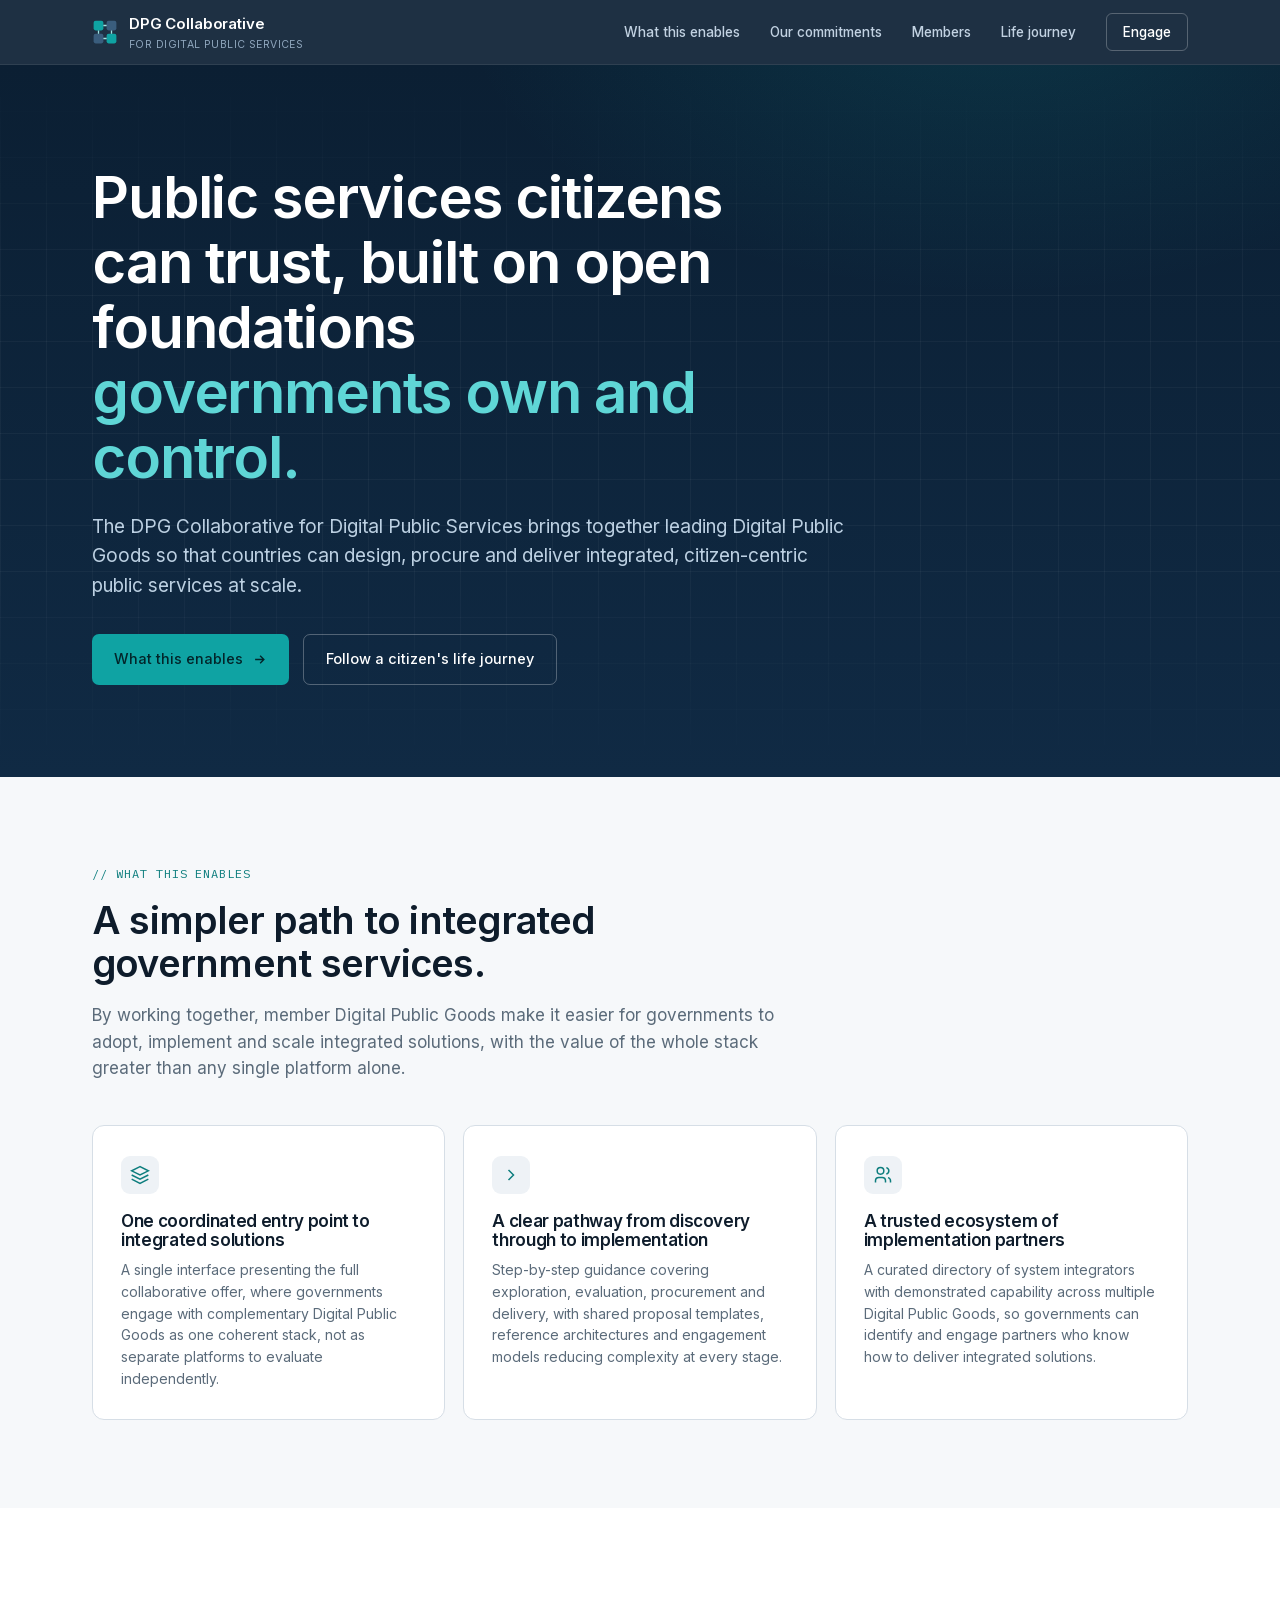
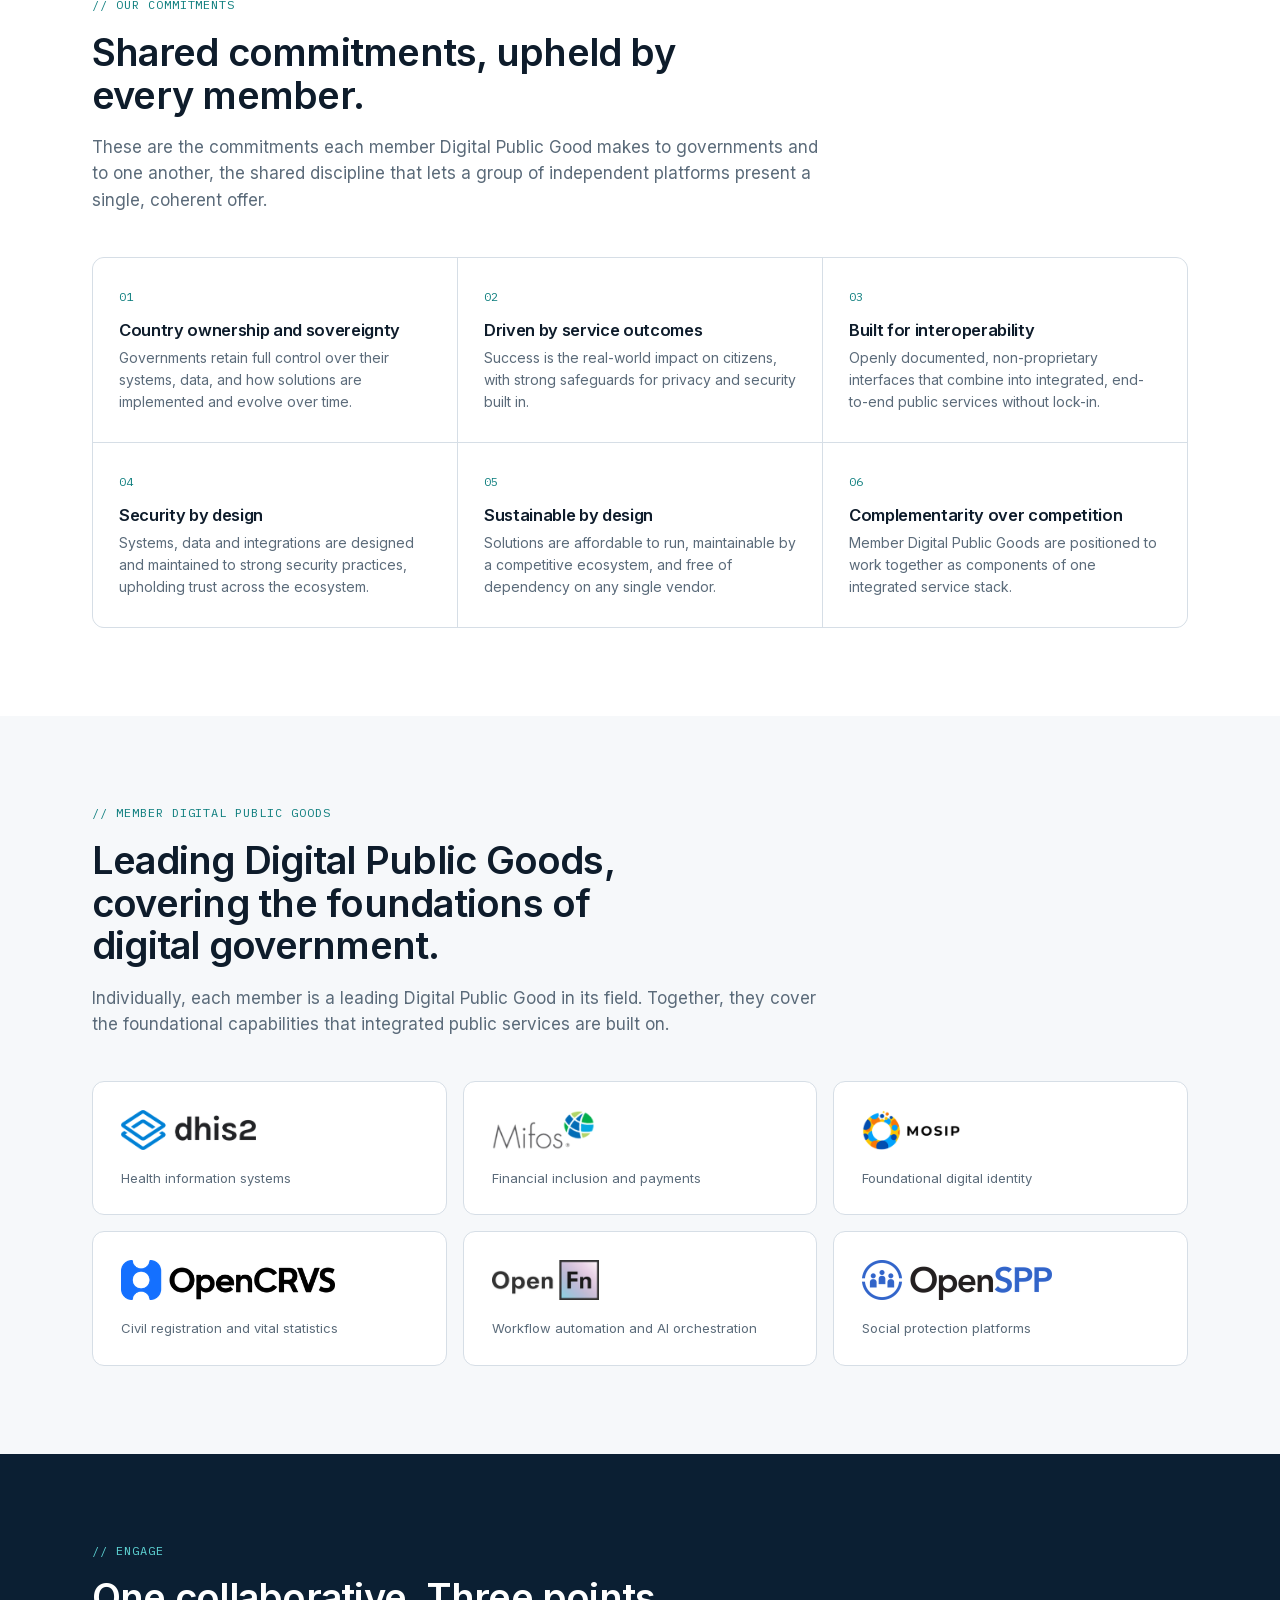
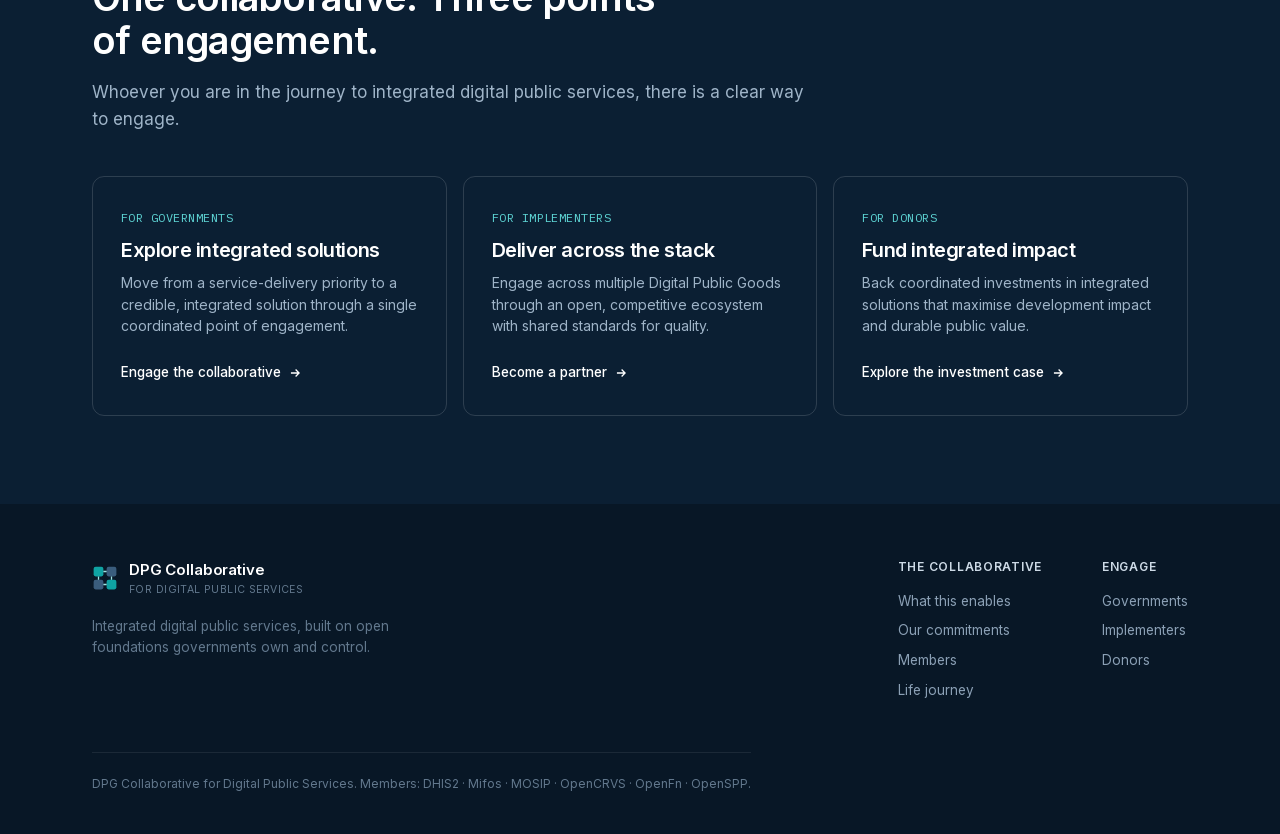
==== site/index.html @ 52675257 "feat: add static site (homepage + journey explorer) with Pages deploy Build a deployable static site" ====
<!DOCTYPE html>
<html lang="en">
<head>
<meta charset="UTF-8">
<meta name="viewport" content="width=device-width, initial-scale=1.0">
<title>DPG Collaborative for Digital Public Services</title>
<meta name="description" content="The DPG Collaborative for Digital Public Services brings together leading Digital Public Goods so governments can design, procure and deliver integrated, citizen-centric public services at scale.">

<!-- Social sharing. Before launch, add an absolute og:url and a 1200x630 PNG og:image. -->
<meta property="og:type" content="website">
<meta property="og:site_name" content="DPG Collaborative">
<meta property="og:title" content="DPG Collaborative for Digital Public Services">
<meta property="og:description" content="Integrated digital public services, built on open foundations governments own and control.">
<meta name="twitter:card" content="summary_large_image">
<meta name="twitter:title" content="DPG Collaborative for Digital Public Services">
<meta name="twitter:description" content="Integrated digital public services, built on open foundations governments own and control.">

<link rel="icon" href="assets/favicon.svg" type="image/svg+xml">
<link rel="stylesheet" href="assets/css/base.css">
<link rel="stylesheet" href="assets/css/home.css">
</head>
<body>

<nav>
  <div class="wrap">
    <a class="brand" href="#top">
      <svg class="mark" viewBox="0 0 32 32" fill="none">
        <rect x="2" y="2" width="12" height="12" rx="2.5" fill="#0fa3a3"/>
        <rect x="18" y="2" width="12" height="12" rx="2.5" fill="#3a5d7d"/>
        <rect x="2" y="18" width="12" height="12" rx="2.5" fill="#3a5d7d"/>
        <rect x="18" y="18" width="12" height="12" rx="2.5" fill="#0fa3a3"/>
        <path d="M14 8h4M8 14v4M24 14v4M14 24h4" stroke="#9fe6e6" stroke-width="1.6"/>
      </svg>
      <div><b>DPG Collaborative</b><span>for Digital Public Services</span></div>
    </a>
    <div class="nlinks">
      <a href="#value">What this enables</a>
      <a href="#principles">Our commitments</a>
      <a href="#members">Members</a>
      <a href="journey.html">Life journey</a>
      <a href="#doors" class="nbtn">Engage</a>
    </div>
  </div>
</nav>

<!-- HERO -->
<header class="hero" id="top">
  <div class="wrap">
    <h1>Public services citizens can trust, built on open foundations <em>governments own and control.</em></h1>
    <p class="lede">The DPG Collaborative for Digital Public Services brings together leading Digital Public Goods so that countries can design, procure and deliver integrated, citizen-centric public services at scale.</p>
    <div class="cta-row">
      <a href="#value" class="btn btn-pri">What this enables
        <svg viewBox="0 0 24 24" fill="none" stroke="currentColor" stroke-width="2.2"><path d="M5 12h14M13 6l6 6-6 6"/></svg>
      </a>
      <a href="journey.html" class="btn btn-ghost">Follow a citizen's life journey</a>
    </div>
  </div>
</header>

<!-- VALUE / WHAT THIS ENABLES -->
<section id="value" class="alt">
  <div class="wrap">
    <span class="tag">// What this enables</span>
    <h2>A simpler path to integrated government services.</h2>
    <p class="section-lede">By working together, member Digital Public Goods make it easier for governments to adopt, implement and scale integrated solutions, with the value of the whole stack greater than any single platform alone.</p>
    <div class="tiles">
      <div class="tile">
        <div class="ic"><svg viewBox="0 0 24 24" stroke-width="1.8"><path d="M12 2L2 7l10 5 10-5-10-5zM2 17l10 5 10-5M2 12l10 5 10-5"/></svg></div>
        <h3>One coordinated entry point to integrated solutions</h3>
        <p>A single interface presenting the full collaborative offer, where governments engage with complementary Digital Public Goods as one coherent stack, not as separate platforms to evaluate independently.</p>
      </div>
      <div class="tile">
        <div class="ic"><svg viewBox="0 0 24 24" stroke-width="1.8"><path d="M9 18l6-6-6-6"/></svg></div>
        <h3>A clear pathway from discovery through to implementation</h3>
        <p>Step-by-step guidance covering exploration, evaluation, procurement and delivery, with shared proposal templates, reference architectures and engagement models reducing complexity at every stage.</p>
      </div>
      <div class="tile">
        <div class="ic"><svg viewBox="0 0 24 24" stroke-width="1.8"><circle cx="9" cy="7" r="4"/><path d="M3 21v-2a4 4 0 0 1 4-4h4a4 4 0 0 1 4 4v2"/><path d="M16 3.13a4 4 0 0 1 0 7.75"/><path d="M21 21v-2a4 4 0 0 0-3-3.85"/></svg></div>
        <h3>A trusted ecosystem of implementation partners</h3>
        <p>A curated directory of system integrators with demonstrated capability across multiple Digital Public Goods, so governments can identify and engage partners who know how to deliver integrated solutions.</p>
      </div>
    </div>
  </div>
</section>

<!-- PRINCIPLES / COMMITMENTS -->
<section id="principles">
  <div class="wrap">
    <span class="tag">// Our commitments</span>
    <h2>Shared commitments, upheld by every member.</h2>
    <p class="section-lede">These are the commitments each member Digital Public Good makes to governments and to one another, the shared discipline that lets a group of independent platforms present a single, coherent offer.</p>
    <div class="pgrid">
      <div class="pcell"><div class="pn">01</div><h3>Country ownership and sovereignty</h3><p>Governments retain full control over their systems, data, and how solutions are implemented and evolve over time.</p></div>
      <div class="pcell"><div class="pn">02</div><h3>Driven by service outcomes</h3><p>Success is the real-world impact on citizens, with strong safeguards for privacy and security built in.</p></div>
      <div class="pcell"><div class="pn">03</div><h3>Built for interoperability</h3><p>Openly documented, non-proprietary interfaces that combine into integrated, end-to-end public services without lock-in.</p></div>
      <div class="pcell"><div class="pn">04</div><h3>Security by design</h3><p>Systems, data and integrations are designed and maintained to strong security practices, upholding trust across the ecosystem.</p></div>
      <div class="pcell"><div class="pn">05</div><h3>Sustainable by design</h3><p>Solutions are affordable to run, maintainable by a competitive ecosystem, and free of dependency on any single vendor.</p></div>
      <div class="pcell"><div class="pn">06</div><h3>Complementarity over competition</h3><p>Member Digital Public Goods are positioned to work together as components of one integrated service stack.</p></div>
    </div>
  </div>
</section>

<!-- MEMBERS -->
<section id="members" class="alt">
  <div class="wrap">
    <span class="tag">// Member Digital Public Goods</span>
    <h2>Leading Digital Public Goods, covering the foundations of digital government.</h2>
    <p class="section-lede">Individually, each member is a leading Digital Public Good in its field. Together, they cover the foundational capabilities that integrated public services are built on.</p>
    <div class="mrow">
      <div class="mchip"><div class="logo-area"><img src="assets/img/members/dhis2.png" alt="DHIS2"></div><small>Health information systems</small></div>
      <div class="mchip"><div class="logo-area"><img src="assets/img/members/mifos.png" alt="Mifos"></div><small>Financial inclusion and payments</small></div>
      <div class="mchip"><div class="logo-area"><img src="assets/img/members/mosip.png" alt="MOSIP"></div><small>Foundational digital identity</small></div>
      <div class="mchip"><div class="logo-area"><img src="assets/img/members/opencrvs.png" alt="OpenCRVS"></div><small>Civil registration and vital statistics</small></div>
      <div class="mchip"><div class="logo-area"><img src="assets/img/members/openfn.png" alt="OpenFn"></div><small>Workflow automation and AI orchestration</small></div>
      <div class="mchip"><div class="logo-area"><img src="assets/img/members/openspp.png" alt="OpenSPP"></div><small>Social protection platforms</small></div>
    </div>
  </div>
</section>

<!-- ENGAGE / DOORS -->
<section id="doors" class="doors">
  <div class="wrap">
    <span class="tag" style="color:#5fd6d6">// Engage</span>
    <h2>One collaborative. Three points of engagement.</h2>
    <p class="section-lede">Whoever you are in the journey to integrated digital public services, there is a clear way to engage.</p>
    <div class="dgrid">
      <a href="#" class="door">
        <div class="dlabel">FOR GOVERNMENTS</div>
        <h3>Explore integrated solutions</h3>
        <p>Move from a service-delivery priority to a credible, integrated solution through a single coordinated point of engagement.</p>
        <div class="go">Engage the collaborative <svg viewBox="0 0 24 24" fill="none" stroke="currentColor" stroke-width="2.2"><path d="M5 12h14M13 6l6 6-6 6"/></svg></div>
      </a>
      <a href="#" class="door">
        <div class="dlabel">FOR IMPLEMENTERS</div>
        <h3>Deliver across the stack</h3>
        <p>Engage across multiple Digital Public Goods through an open, competitive ecosystem with shared standards for quality.</p>
        <div class="go">Become a partner <svg viewBox="0 0 24 24" fill="none" stroke="currentColor" stroke-width="2.2"><path d="M5 12h14M13 6l6 6-6 6"/></svg></div>
      </a>
      <a href="#" class="door">
        <div class="dlabel">FOR DONORS</div>
        <h3>Fund integrated impact</h3>
        <p>Back coordinated investments in integrated solutions that maximise development impact and durable public value.</p>
        <div class="go">Explore the investment case <svg viewBox="0 0 24 24" fill="none" stroke="currentColor" stroke-width="2.2"><path d="M5 12h14M13 6l6 6-6 6"/></svg></div>
      </a>
    </div>
  </div>
</section>

<footer>
  <div class="wrap">
    <div>
      <a class="brand" href="#top" style="color:#fff">
        <svg class="mark" viewBox="0 0 32 32" fill="none">
          <rect x="2" y="2" width="12" height="12" rx="2.5" fill="#0fa3a3"/>
          <rect x="18" y="2" width="12" height="12" rx="2.5" fill="#3a5d7d"/>
          <rect x="2" y="18" width="12" height="12" rx="2.5" fill="#3a5d7d"/>
          <rect x="18" y="18" width="12" height="12" rx="2.5" fill="#0fa3a3"/>
          <path d="M14 8h4M8 14v4M24 14v4M14 24h4" stroke="#9fe6e6" stroke-width="1.6"/>
        </svg>
        <div><b>DPG Collaborative</b><span style="color:#62788d">for Digital Public Services</span></div>
      </a>
      <p style="margin-top:18px;max-width:36ch;color:#62788d">Integrated digital public services, built on open foundations governments own and control.</p>
    </div>
    <div class="fcols">
      <div class="fcol">
        <b>The collaborative</b>
        <a href="#value">What this enables</a>
        <a href="#principles">Our commitments</a>
        <a href="#members">Members</a>
        <a href="journey.html">Life journey</a>
      </div>
      <div class="fcol">
        <b>Engage</b>
        <a href="#doors">Governments</a>
        <a href="#doors">Implementers</a>
        <a href="#doors">Donors</a>
      </div>
    </div>
  </div>
  <div class="wrap"><div class="fnote">DPG Collaborative for Digital Public Services. Members: DHIS2 &middot; Mifos &middot; MOSIP &middot; OpenCRVS &middot; OpenFn &middot; OpenSPP.</div></div>
</footer>

</body>
</html>
---- site/assets/css/base.css ----
/* ============================================================
   base.css — shared foundations and chrome for the DPG Collaborative site.
   Tokens, reset, navigation, buttons, section scaffolding and footer
   are shared by every page; page-specific styles live in home.css / journey.css.
   ============================================================ */

@import url('../fonts/fonts.css');

:root{
  --navy:#0b1f33; --navy-2:#102a44; --slate:#1d3a57; --ink:#0e1c2b;
  --paper:#f6f8fa; --paper-2:#eef2f6; --line:#d6dee6; --muted:#5b6b7a;
  --teal:#0fa3a3; --teal-deep:#0c7d7d; --white:#ffffff; --signal:#2f80ed;
}
*{box-sizing:border-box;margin:0;padding:0}
html{scroll-behavior:smooth}
body{font-family:'Inter',system-ui,sans-serif;color:var(--ink);background:var(--white);line-height:1.55;-webkit-font-smoothing:antialiased;}
.mono{font-family:'IBM Plex Mono',monospace}
.wrap{max-width:1160px;margin:0 auto;padding:0 32px}
a{color:inherit;text-decoration:none}
h1,h2,h3{line-height:1.12;letter-spacing:-0.02em;font-weight:600}

/* ---- Nav ---- */
nav{position:sticky;top:0;z-index:50;background:rgba(11,31,51,.92);backdrop-filter:blur(8px);border-bottom:1px solid rgba(255,255,255,.08);}
nav .wrap{display:flex;align-items:center;justify-content:space-between;height:64px}
.brand{display:flex;align-items:center;gap:11px;color:#fff}
.mark{width:26px;height:26px;flex:none}
.brand b{font-weight:600;font-size:15px;letter-spacing:-0.01em}
.brand span{display:block;font-size:10.5px;color:#8fa6bd;letter-spacing:.04em;text-transform:uppercase;margin-top:1px}
.nlinks{display:flex;gap:30px;align-items:center}
.nlinks a{color:#c2d2e2;font-size:13.5px;font-weight:500}
.nlinks a:hover{color:#fff}
.nlinks a.active{color:#fff}
.nbtn{border:1px solid rgba(255,255,255,.25);padding:8px 16px;border-radius:6px;color:#fff !important;font-size:13px;}
.nbtn:hover{background:rgba(255,255,255,.08);border-color:rgba(255,255,255,.45)}
@media(max-width:820px){.nlinks a:not(.nbtn){display:none}}

/* ---- Buttons ---- */
.btn{display:inline-flex;align-items:center;gap:9px;padding:13px 22px;border-radius:7px;font-size:14.5px;font-weight:500;transition:.15s;}
.btn-pri{background:var(--teal);color:#03252a}
.btn-pri:hover{background:#16b8b8}
.btn-ghost{border:1px solid rgba(255,255,255,.28);color:#fff}
.btn-ghost:hover{background:rgba(255,255,255,.07)}
.btn svg{width:15px;height:15px}

/* ---- Section scaffolding ---- */
section{padding:88px 0}
.tag{font-family:'IBM Plex Mono',monospace;font-size:12px;color:var(--teal-deep);letter-spacing:.08em;text-transform:uppercase;margin-bottom:16px;display:block;}
h2{font-size:clamp(26px,3.2vw,38px);max-width:24ch;margin-bottom:18px}
.section-lede{font-size:17px;color:var(--muted);max-width:66ch}
.alt{background:var(--paper)}

/* ---- Footer ---- */
footer{background:#081726;color:#8ba0b5;padding:54px 0 40px;font-size:13.5px}
footer .wrap{display:flex;justify-content:space-between;gap:30px;flex-wrap:wrap}
footer .brand b{color:#fff}
footer a{color:#8ba0b5}
footer a:hover{color:#fff}
.fcols{display:flex;gap:60px;flex-wrap:wrap}
.fcol b{display:block;color:#cddae6;font-size:12px;text-transform:uppercase;letter-spacing:.06em;margin-bottom:14px;font-weight:600}
.fcol a{display:block;margin-bottom:9px}
.fnote{border-top:1px solid rgba(255,255,255,.08);margin-top:42px;padding-top:22px;font-size:12px;color:#62788d}
---- site/assets/css/home.css ----
/* ============================================================
   home.css — homepage-specific sections (hero, value tiles,
   principles, members, engagement doors).
   ============================================================ */

/* ---- Hero ---- */
.hero{background:radial-gradient(900px 500px at 78% -10%, rgba(15,163,163,.16), transparent 60%),linear-gradient(180deg,var(--navy) 0%, var(--navy-2) 100%);color:#fff;position:relative;overflow:hidden;}
.hero::after{content:"";position:absolute;inset:0;background-image:linear-gradient(rgba(255,255,255,.04) 1px,transparent 1px),linear-gradient(90deg,rgba(255,255,255,.04) 1px,transparent 1px);background-size:46px 46px;mask-image:linear-gradient(180deg,transparent,#000 30%,#000 70%,transparent);pointer-events:none;}
.hero .wrap{position:relative;z-index:2;padding:100px 32px 92px}
.hero h1{font-size:clamp(34px,5vw,58px);max-width:18ch;margin-bottom:22px}
.hero h1 em{font-style:normal;color:#5fd6d6}
.lede{font-size:clamp(16px,1.6vw,19px);color:#bcd0e2;max-width:64ch;margin-bottom:34px}
.cta-row{display:flex;gap:14px;flex-wrap:wrap}

/* ---- Value tiles ---- */
.tiles{display:grid;grid-template-columns:repeat(3,1fr);gap:18px;margin-top:44px}
.tile{border:1px solid var(--line);border-radius:12px;padding:30px 28px;background:var(--white);transition:.18s;}
.tile:hover{border-color:var(--teal);box-shadow:0 8px 30px -18px rgba(11,31,51,.4)}
.tile .ic{width:38px;height:38px;border-radius:9px;background:var(--paper-2);display:flex;align-items:center;justify-content:center;margin-bottom:18px}
.tile .ic svg{width:20px;height:20px;stroke:var(--teal-deep);fill:none}
.tile h3{font-size:17px;margin-bottom:9px}
.tile p{font-size:14px;color:var(--muted)}
@media(max-width:820px){.tiles{grid-template-columns:1fr 1fr}}
@media(max-width:560px){.tiles{grid-template-columns:1fr}}

/* ---- Principles ---- */
.pgrid{display:grid;grid-template-columns:repeat(3,1fr);gap:1px;background:var(--line);border:1px solid var(--line);border-radius:12px;overflow:hidden;margin-top:44px}
.pcell{background:var(--white);padding:30px 26px}
.pcell .pn{font-family:'IBM Plex Mono',monospace;font-size:12px;color:var(--teal-deep);margin-bottom:14px}
.pcell h3{font-size:16.5px;margin-bottom:8px}
.pcell p{font-size:14px;color:var(--muted)}
@media(max-width:820px){.pgrid{grid-template-columns:1fr 1fr}}
@media(max-width:560px){.pgrid{grid-template-columns:1fr}}

/* ---- Members ---- */
.mrow{display:grid;grid-template-columns:repeat(3,1fr);gap:16px;margin-top:44px}
.mchip{border:1px solid var(--line);border-radius:12px;background:var(--white);padding:26px 28px;text-align:left;transition:.18s;display:flex;flex-direction:column;gap:16px;}
.mchip:hover{border-color:var(--teal);box-shadow:0 6px 24px -12px rgba(11,31,51,.2)}
.mchip .logo-area{height:44px;display:flex;align-items:center}
.mchip .logo-area img{height:40px;width:auto;display:block;object-fit:contain}
.mchip small{font-size:13px;color:var(--muted);display:block}
@media(max-width:820px){.mrow{grid-template-columns:1fr 1fr}}
@media(max-width:560px){.mrow{grid-template-columns:1fr}}

/* ---- Doors ---- */
.doors{background:var(--navy);color:#fff}
.doors h2{color:#fff}
.doors .section-lede{color:#9fb4c8}
.dgrid{display:grid;grid-template-columns:repeat(3,1fr);gap:16px;margin-top:44px}
.door{border:1px solid rgba(255,255,255,.14);border-radius:12px;padding:32px 28px;transition:.18s;display:flex;flex-direction:column;gap:11px;}
.door:hover{background:rgba(255,255,255,.05);border-color:rgba(95,214,214,.5)}
.door .dlabel{font-family:'IBM Plex Mono',monospace;font-size:12px;color:#5fd6d6;letter-spacing:.04em}
.door h3{font-size:20px;color:#fff}
.door p{font-size:14px;color:#9fb4c8}
.door .go{margin-top:auto;padding-top:14px;font-size:13.5px;color:#fff;font-weight:500;display:flex;align-items:center;gap:7px}
.door .go svg{width:14px;height:14px}
@media(max-width:780px){.dgrid{grid-template-columns:1fr}}
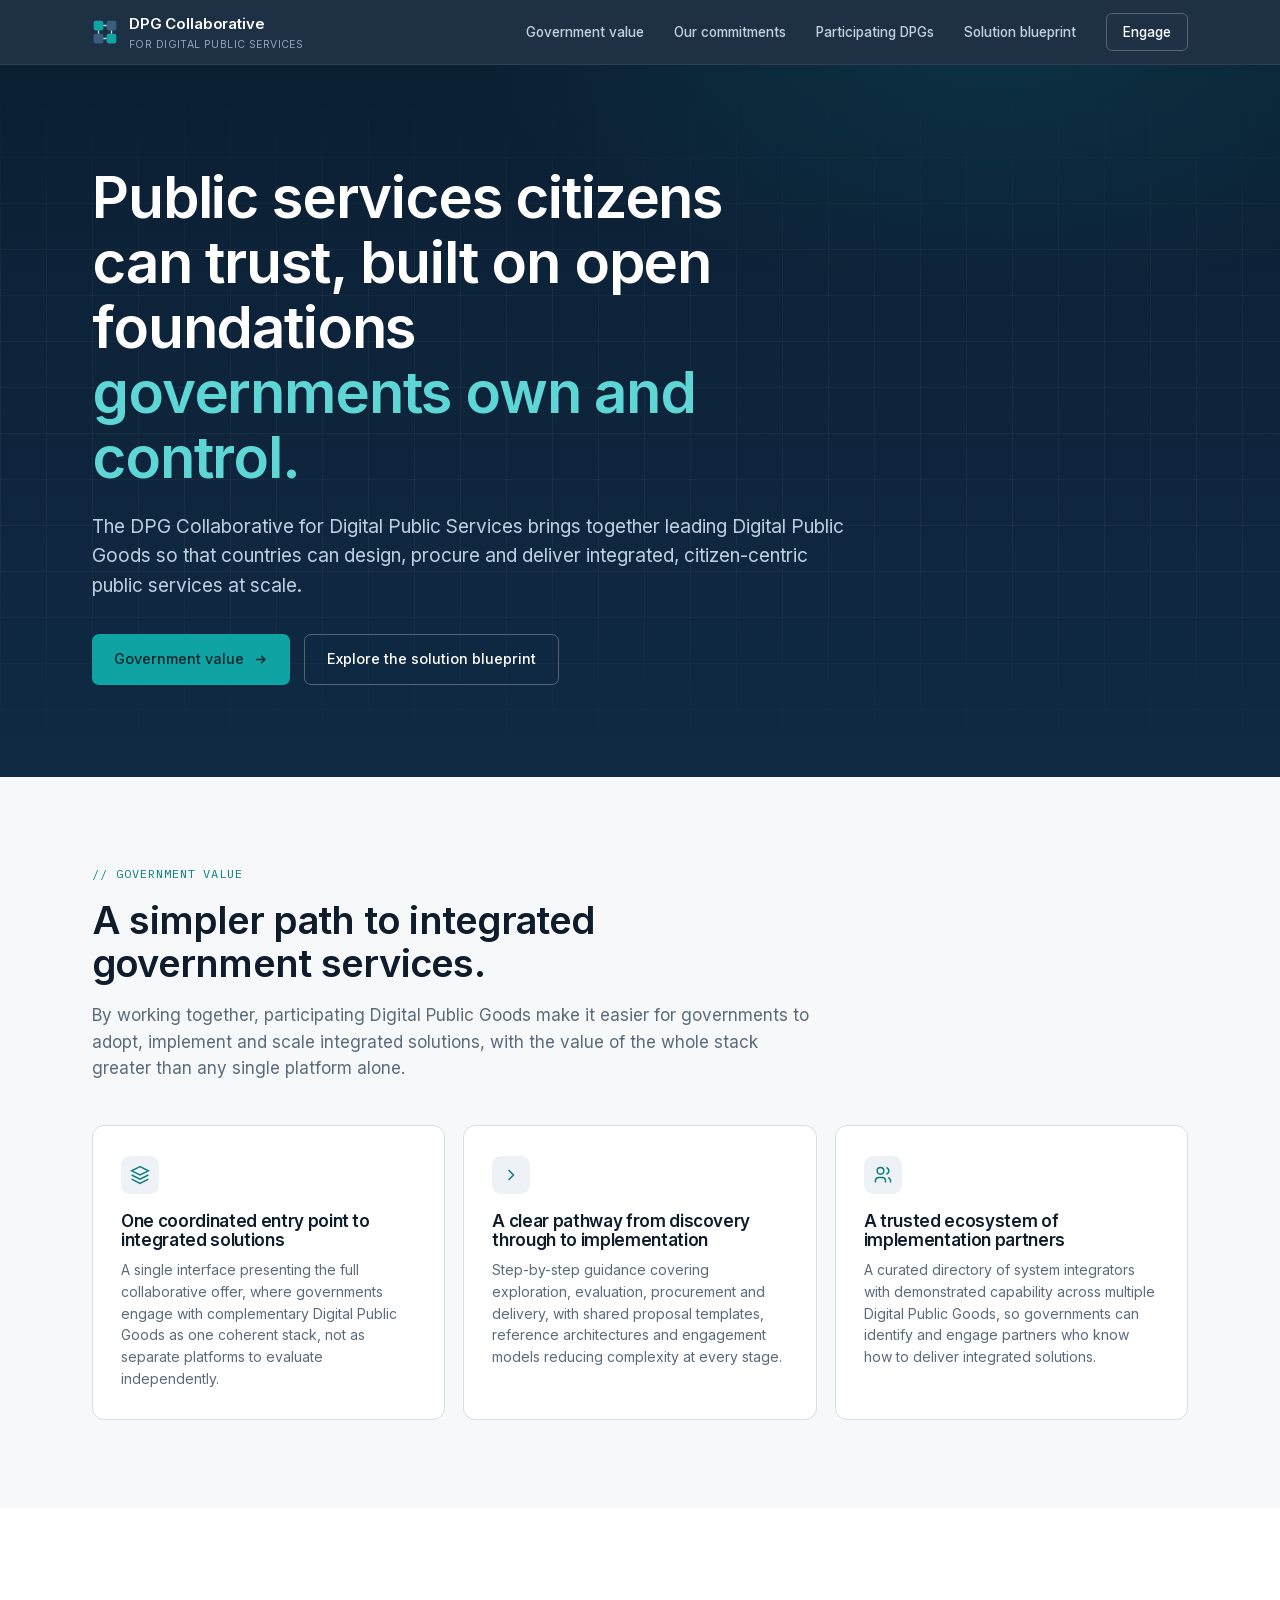
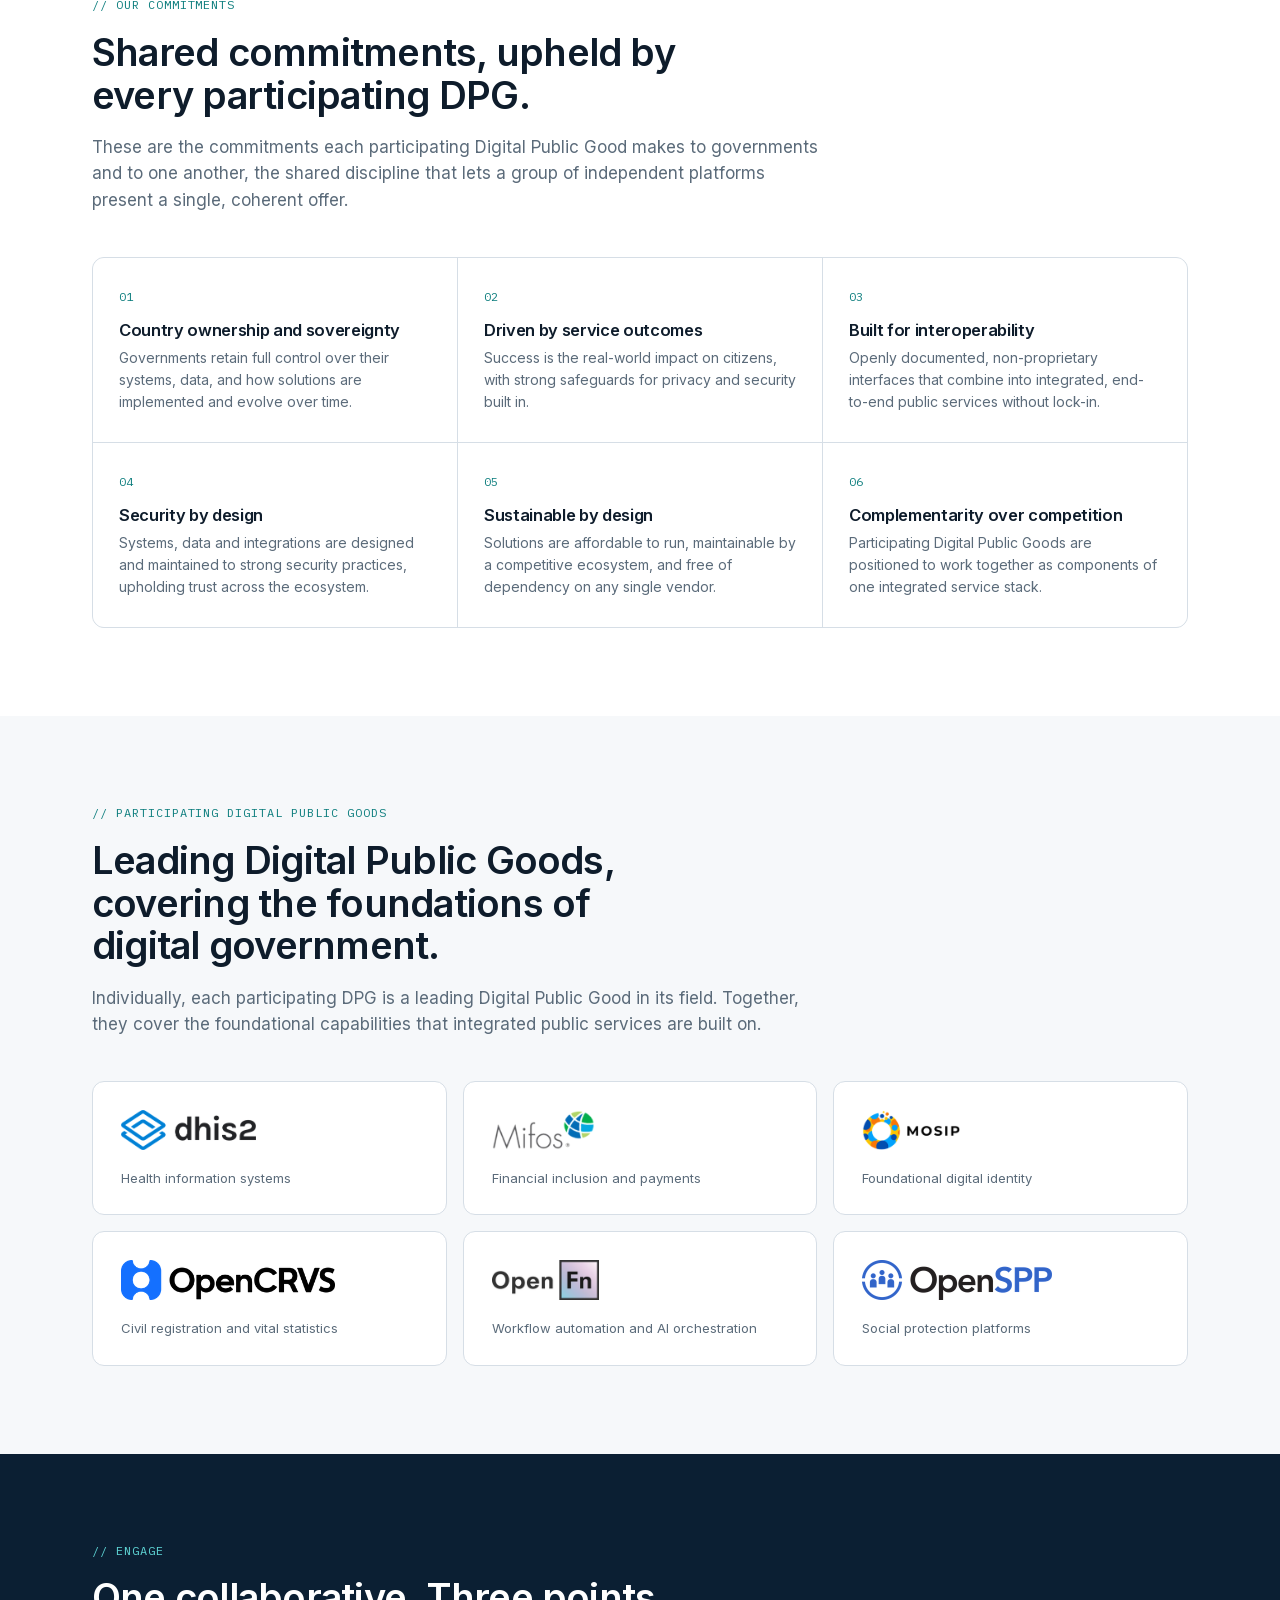
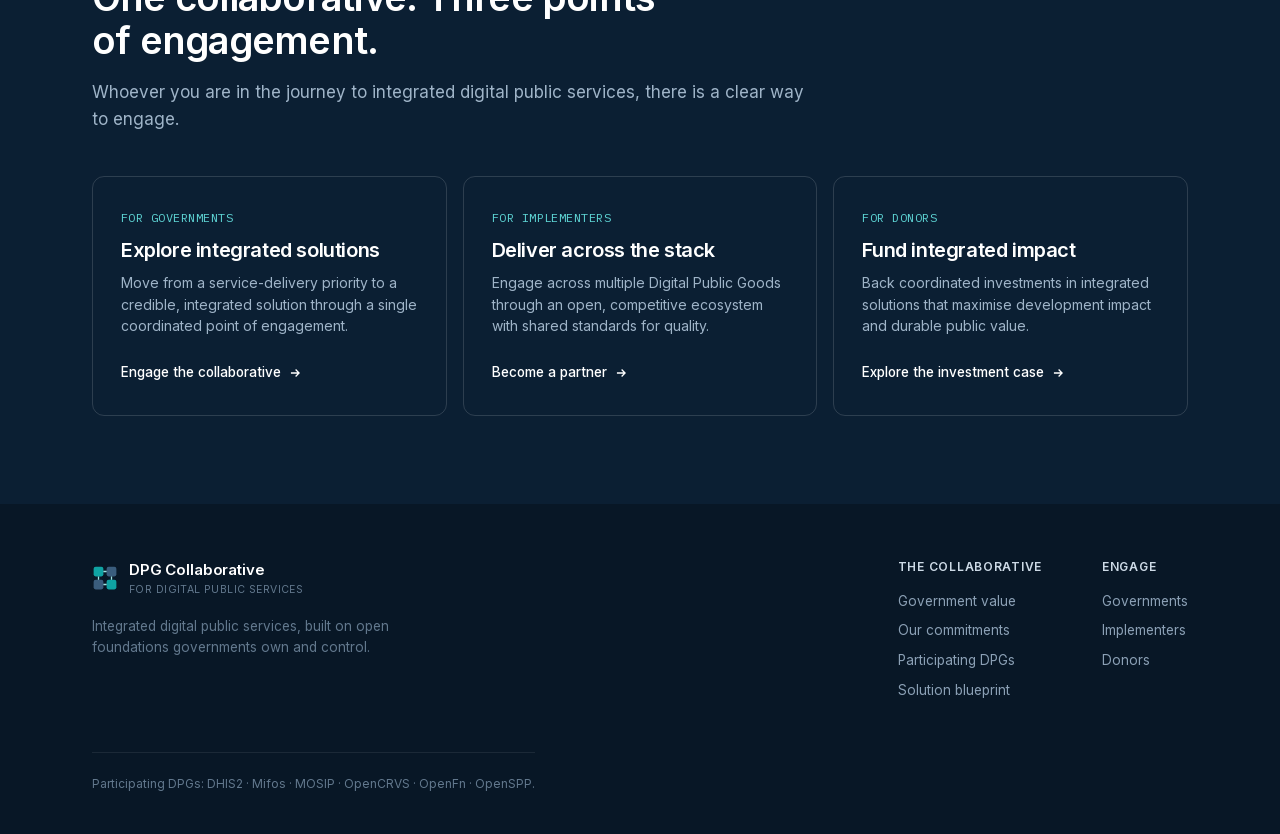
==== commit 133c6c68: "Update site navigation labels Signed-off-by: Jeremi Joslin <jeremi@joslin.fr>" ====
--- a/site/index.html
+++ b/site/index.html
@@ -3,6 +3,7 @@
 <head>
 <meta charset="UTF-8">
 <meta name="viewport" content="width=device-width, initial-scale=1.0">
+<meta name="theme-color" content="#0b1f33">
 <title>DPG Collaborative for Digital Public Services</title>
 <meta name="description" content="The DPG Collaborative for Digital Public Services brings together leading Digital Public Goods so governments can design, procure and deliver integrated, citizen-centric public services at scale.">
 
@@ -21,6 +22,8 @@
 </head>
 <body>
 
+<a class="skip-link" href="#top">Skip to content</a>
+
 <nav>
   <div class="wrap">
     <a class="brand" href="#top">
@@ -33,11 +36,14 @@
       </svg>
       <div><b>DPG Collaborative</b><span>for Digital Public Services</span></div>
     </a>
-    <div class="nlinks">
-      <a href="#value">What this enables</a>
+    <button class="nav-burger" aria-label="Open menu" aria-expanded="false" aria-controls="navlinks">
+      <svg viewBox="0 0 24 24" fill="none" stroke="currentColor" stroke-width="2" aria-hidden="true"><path d="M3 6h18M3 12h18M3 18h18"/></svg>
+    </button>
+    <div class="nlinks" id="navlinks">
+      <a href="#value">Government value</a>
       <a href="#principles">Our commitments</a>
-      <a href="#members">Members</a>
-      <a href="journey.html">Life journey</a>
+      <a href="#members">Participating DPGs</a>
+      <a href="journey.html">Solution blueprint</a>
       <a href="#doors" class="nbtn">Engage</a>
     </div>
   </div>
@@ -49,20 +55,20 @@
     <h1>Public services citizens can trust, built on open foundations <em>governments own and control.</em></h1>
     <p class="lede">The DPG Collaborative for Digital Public Services brings together leading Digital Public Goods so that countries can design, procure and deliver integrated, citizen-centric public services at scale.</p>
     <div class="cta-row">
-      <a href="#value" class="btn btn-pri">What this enables
+      <a href="#value" class="btn btn-pri">Government value
         <svg viewBox="0 0 24 24" fill="none" stroke="currentColor" stroke-width="2.2"><path d="M5 12h14M13 6l6 6-6 6"/></svg>
       </a>
-      <a href="journey.html" class="btn btn-ghost">Follow a citizen's life journey</a>
+      <a href="journey.html" class="btn btn-ghost">Explore the solution blueprint</a>
     </div>
   </div>
 </header>
 
-<!-- VALUE / WHAT THIS ENABLES -->
+<!-- VALUE / GOVERNMENT VALUE -->
 <section id="value" class="alt">
   <div class="wrap">
-    <span class="tag">// What this enables</span>
+    <span class="tag">// Government value</span>
     <h2>A simpler path to integrated government services.</h2>
-    <p class="section-lede">By working together, member Digital Public Goods make it easier for governments to adopt, implement and scale integrated solutions, with the value of the whole stack greater than any single platform alone.</p>
+    <p class="section-lede">By working together, participating Digital Public Goods make it easier for governments to adopt, implement and scale integrated solutions, with the value of the whole stack greater than any single platform alone.</p>
     <div class="tiles">
       <div class="tile">
         <div class="ic"><svg viewBox="0 0 24 24" stroke-width="1.8"><path d="M12 2L2 7l10 5 10-5-10-5zM2 17l10 5 10-5M2 12l10 5 10-5"/></svg></div>
@@ -87,25 +93,25 @@
 <section id="principles">
   <div class="wrap">
     <span class="tag">// Our commitments</span>
-    <h2>Shared commitments, upheld by every member.</h2>
-    <p class="section-lede">These are the commitments each member Digital Public Good makes to governments and to one another, the shared discipline that lets a group of independent platforms present a single, coherent offer.</p>
+    <h2>Shared commitments, upheld by every participating DPG.</h2>
+    <p class="section-lede">These are the commitments each participating Digital Public Good makes to governments and to one another, the shared discipline that lets a group of independent platforms present a single, coherent offer.</p>
     <div class="pgrid">
       <div class="pcell"><div class="pn">01</div><h3>Country ownership and sovereignty</h3><p>Governments retain full control over their systems, data, and how solutions are implemented and evolve over time.</p></div>
       <div class="pcell"><div class="pn">02</div><h3>Driven by service outcomes</h3><p>Success is the real-world impact on citizens, with strong safeguards for privacy and security built in.</p></div>
       <div class="pcell"><div class="pn">03</div><h3>Built for interoperability</h3><p>Openly documented, non-proprietary interfaces that combine into integrated, end-to-end public services without lock-in.</p></div>
       <div class="pcell"><div class="pn">04</div><h3>Security by design</h3><p>Systems, data and integrations are designed and maintained to strong security practices, upholding trust across the ecosystem.</p></div>
       <div class="pcell"><div class="pn">05</div><h3>Sustainable by design</h3><p>Solutions are affordable to run, maintainable by a competitive ecosystem, and free of dependency on any single vendor.</p></div>
-      <div class="pcell"><div class="pn">06</div><h3>Complementarity over competition</h3><p>Member Digital Public Goods are positioned to work together as components of one integrated service stack.</p></div>
+      <div class="pcell"><div class="pn">06</div><h3>Complementarity over competition</h3><p>Participating Digital Public Goods are positioned to work together as components of one integrated service stack.</p></div>
     </div>
   </div>
 </section>
 
-<!-- MEMBERS -->
+<!-- PARTICIPATING DPGS -->
 <section id="members" class="alt">
   <div class="wrap">
-    <span class="tag">// Member Digital Public Goods</span>
+    <span class="tag">// Participating Digital Public Goods</span>
     <h2>Leading Digital Public Goods, covering the foundations of digital government.</h2>
-    <p class="section-lede">Individually, each member is a leading Digital Public Good in its field. Together, they cover the foundational capabilities that integrated public services are built on.</p>
+    <p class="section-lede">Individually, each participating DPG is a leading Digital Public Good in its field. Together, they cover the foundational capabilities that integrated public services are built on.</p>
     <div class="mrow">
       <div class="mchip"><div class="logo-area"><img src="assets/img/members/dhis2.png" alt="DHIS2"></div><small>Health information systems</small></div>
       <div class="mchip"><div class="logo-area"><img src="assets/img/members/mifos.png" alt="Mifos"></div><small>Financial inclusion and payments</small></div>
@@ -164,10 +170,10 @@
     <div class="fcols">
       <div class="fcol">
         <b>The collaborative</b>
-        <a href="#value">What this enables</a>
+        <a href="#value">Government value</a>
         <a href="#principles">Our commitments</a>
-        <a href="#members">Members</a>
-        <a href="journey.html">Life journey</a>
+        <a href="#members">Participating DPGs</a>
+        <a href="journey.html">Solution blueprint</a>
       </div>
       <div class="fcol">
         <b>Engage</b>
@@ -177,8 +183,9 @@
       </div>
     </div>
   </div>
-  <div class="wrap"><div class="fnote">DPG Collaborative for Digital Public Services. Members: DHIS2 &middot; Mifos &middot; MOSIP &middot; OpenCRVS &middot; OpenFn &middot; OpenSPP.</div></div>
+  <div class="wrap"><div class="fnote">Participating DPGs: DHIS2 &middot; Mifos &middot; MOSIP &middot; OpenCRVS &middot; OpenFn &middot; OpenSPP.</div></div>
 </footer>
 
+<script src="assets/js/nav.js" defer></script>
 </body>
 </html>
--- a/site/assets/css/base.css
+++ b/site/assets/css/base.css
@@ -19,6 +19,16 @@
 a{color:inherit;text-decoration:none}
 h1,h2,h3{line-height:1.12;letter-spacing:-0.02em;font-weight:600}
 
+/* ---- Accessibility ---- */
+:focus-visible{outline:2px solid var(--teal);outline-offset:3px;border-radius:4px}
+.btn-pri:focus-visible{outline-color:#03252a}
+.skip-link{position:fixed;left:12px;top:-60px;z-index:100;background:var(--teal);color:#03252a;padding:10px 16px;border-radius:7px;font-size:14px;font-weight:600;transition:top .15s}
+.skip-link:focus{top:12px}
+@media (prefers-reduced-motion: reduce){
+  html{scroll-behavior:auto}
+  *,*::before,*::after{transition-duration:.01ms !important;animation-duration:.01ms !important}
+}
+
 /* ---- Nav ---- */
 nav{position:sticky;top:0;z-index:50;background:rgba(11,31,51,.92);backdrop-filter:blur(8px);border-bottom:1px solid rgba(255,255,255,.08);}
 nav .wrap{display:flex;align-items:center;justify-content:space-between;height:64px}
@@ -32,7 +42,31 @@
 .nlinks a.active{color:#fff}
 .nbtn{border:1px solid rgba(255,255,255,.25);padding:8px 16px;border-radius:6px;color:#fff !important;font-size:13px;}
 .nbtn:hover{background:rgba(255,255,255,.08);border-color:rgba(255,255,255,.45)}
-@media(max-width:820px){.nlinks a:not(.nbtn){display:none}}
+
+/* Hamburger: hidden on desktop, shown when the link row collapses. */
+.nav-burger{display:none;background:none;border:1px solid rgba(255,255,255,.18);border-radius:7px;padding:7px;color:#fff;cursor:pointer;line-height:0}
+.nav-burger svg{width:20px;height:20px;display:block}
+.nav-burger:hover{background:rgba(255,255,255,.08)}
+
+@media(max-width:820px){
+  .nav-burger{display:inline-flex;align-items:center;justify-content:center}
+  /* Links drop into a panel under the bar; the bar keeps brand + burger. */
+  .nlinks{
+    position:absolute;top:64px;left:0;right:0;
+    flex-direction:column;align-items:stretch;gap:0;
+    background:var(--navy);
+    border-bottom:1px solid rgba(255,255,255,.10);
+    box-shadow:0 12px 24px -16px rgba(0,0,0,.6);
+    padding:6px 0;
+    max-height:0;overflow:hidden;visibility:hidden;
+    transition:max-height .24s ease,visibility 0s linear .24s;
+  }
+  nav.open .nlinks{max-height:340px;visibility:visible;transition:max-height .26s ease}
+  .nlinks a{padding:13px 32px;font-size:15px}
+  .nlinks a:hover{background:rgba(255,255,255,.06)}
+  .nbtn{border:none;border-radius:0;color:#5fd6d6 !important;padding:13px 32px}
+  .nbtn:hover{background:rgba(255,255,255,.06);border:none}
+}
 
 /* ---- Buttons ---- */
 .btn{display:inline-flex;align-items:center;gap:9px;padding:13px 22px;border-radius:7px;font-size:14.5px;font-weight:500;transition:.15s;}
--- a/site/assets/css/home.css
+++ b/site/assets/css/home.css
@@ -1,6 +1,6 @@
 /* ============================================================
    home.css — homepage-specific sections (hero, value tiles,
-   principles, members, engagement doors).
+   principles, participating DPGs, engagement doors).
    ============================================================ */
 
 /* ---- Hero ---- */
@@ -32,7 +32,7 @@
 @media(max-width:820px){.pgrid{grid-template-columns:1fr 1fr}}
 @media(max-width:560px){.pgrid{grid-template-columns:1fr}}
 
-/* ---- Members ---- */
+/* ---- Participating DPGs ---- */
 .mrow{display:grid;grid-template-columns:repeat(3,1fr);gap:16px;margin-top:44px}
 .mchip{border:1px solid var(--line);border-radius:12px;background:var(--white);padding:26px 28px;text-align:left;transition:.18s;display:flex;flex-direction:column;gap:16px;}
 .mchip:hover{border-color:var(--teal);box-shadow:0 6px 24px -12px rgba(11,31,51,.2)}
